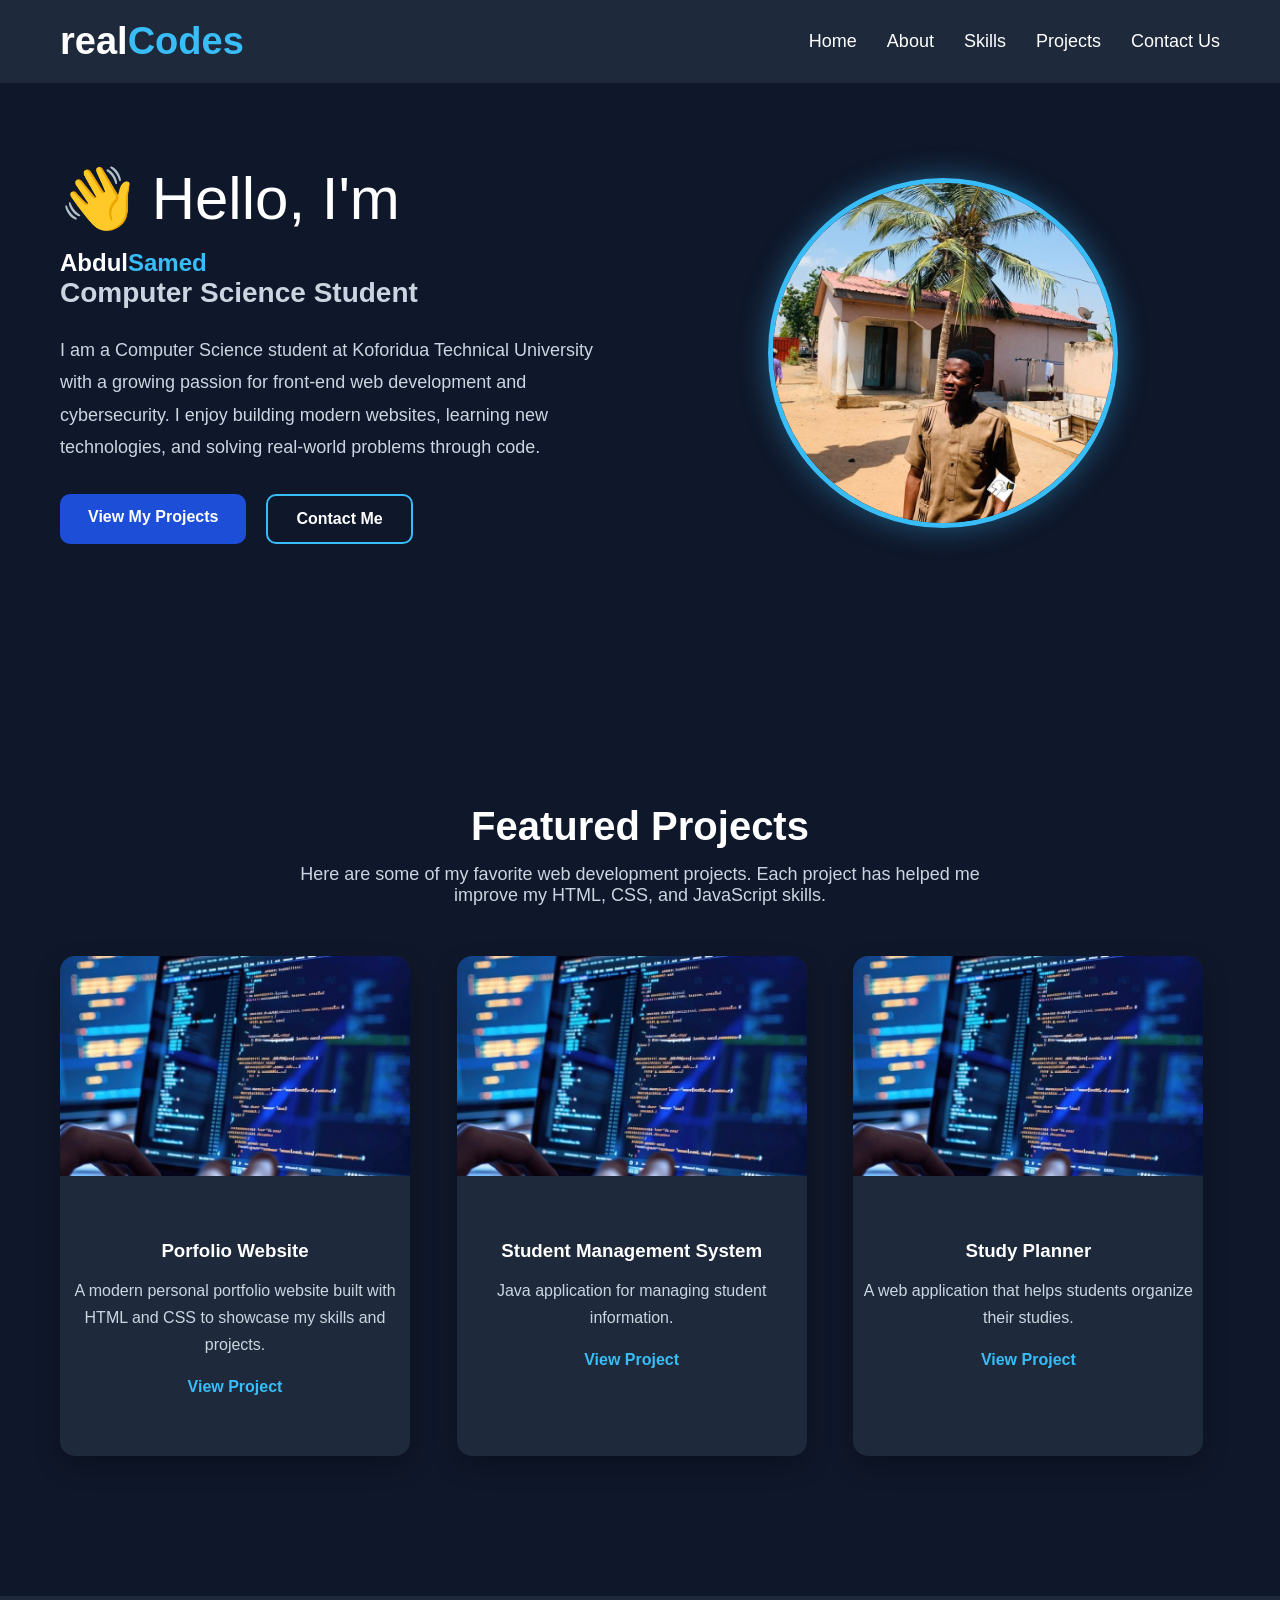
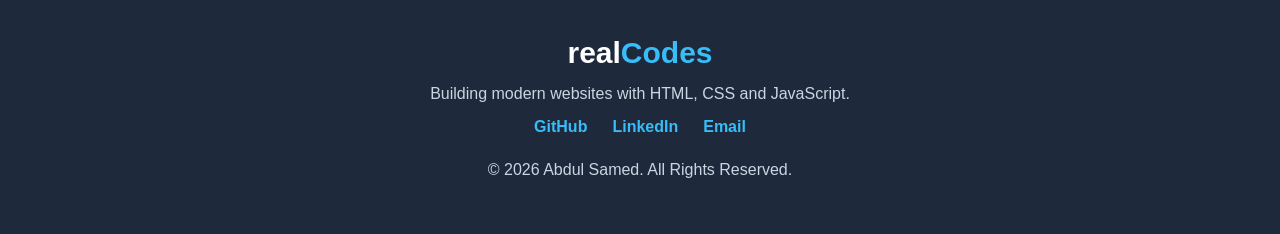
==== index.html @ bcb3d4fd "first commit" ====
<!DOCTYPE html>
<html lang="en">
<head>
    <meta charset="UTF-8">
    <meta name="viewport" content="width=device-width, initial-scale=1.0">
    <title>realCodes Porfolio</title>
    <link rel="stylesheet" href="style.css">
</head>
<body>
    <!-- I'm builiding a Navigation bar -->
     <nav class="navbar">
        <!-- logo goes to the left -->
         <div class="logo">real<span>Codes</span>
        </div>

         <!-- list of nav-items -->
          <ul class="nav-links">
            <li><a href="index.html">Home</a></li>
            <li><a href="about.html">About</a></li>
            <li><a href="skills.html">Skills</a></li>
            <li><a href="projects.html">Projects</a></li>
            <li><a href="contact.html">Contact Us</a></li>
          </ul>
     </nav>
    
     <section class="hero">
      <div class="hero-text">
        <p class="greeting">👋 Hello, I'm</p>
        <h1>Abdul<span>Samed</span></h1>
        <h2>Computer Science Student</h2>

        <p class="intro">I am a Computer Science student at Koforidua Technical University with a growing passion for front-end web development and cybersecurity. I enjoy building modern websites, learning new technologies, and solving real-world problems through code.
</p>
     

       <div class="hero-buttons">
        <a href="projects.html" class="btn">View My Projects</a>
        <a href="contact.html" class="btn-secondary">Contact Me</a>
        </div>
        </div>
      

      <div class="hero-image">
        <img src="realabdul.jpeg" alt="Abdul Samed">
      </div> 
     </section>

     <section class="featured-projects">
      <h2>Featured Projects</h2>

      <p class="section-description">
         Here are some of my favorite web development projects. Each project has helped me improve my HTML, CSS, and JavaScript skills.
      </p>
      
      <div class="projects-grid">

        <!-- Project Card 1 -->
         <article class="project-card">

          <img src="GCP Consulting services.jpg" alt="Porfolio Website">

          <div class="project-content">

            <h3>Porfolio Website</h3>

            <p>
               A modern personal portfolio website built with HTML and CSS to showcase my skills and projects.
                </p>
              
                <a href="" class="project-btn">View Project</a>

          </div>
         </article>

          <!-- Project Card 2 -->
          <article class="project-card">

          <img src="GCP Consulting services.jpg" alt="Student Managemnet System">

          <div class="project-content">

            <h3>Student Management System</h3>

            <p>
               Java application for managing student information.
                </p>
              
                <a href="" class="project-btn">View Project</a>

          </div>
         </article>

          <!-- Project Card 3 -->
          <article class="project-card">

          <img src="GCP Consulting services.jpg" alt="Study Planner">

          <div class="project-content">

            <h3>Study Planner</h3>

            <p>
               A web application that helps students organize their studies.
                </p>
              
                <a href="" class="project-btn">View Project</a>

          </div>
         </article>
         </div>
     </section>
     
     <footer class="footer">

    <div class="footer-content">

        <h3>real<span>Codes</span></h3>

        <p>
            Building modern websites with HTML, CSS and JavaScript.
        </p>

        <div class="social-links">
            <a href="#">GitHub</a>
            <a href="#">LinkedIn</a>
            <a href="#">Email</a>
        </div>

        <p class="copyright">
            © 2026 Abdul Samed. All Rights Reserved.
        </p>

    </div>

</footer>
     
</body>
</html>
---- style.css ----
/* Global Reset */
*{
    margin: 0;
    padding: 0;
    box-sizing: border-box;
    font-family: 'Segoe UI', Tahoma, Geneva, Verdana, sans-serif;
}

body{
    background-color: #0F172A;
    color: white;
}
.navbar{
    display: flex;
    justify-content: space-between;
    align-items: center;
    padding: 20px 60px;
    background-color: #1E293B;
    position: sticky;
    top: 0;
}
.logo{
    font-size: 38px;
    font-weight: bold;
    color:  white;
    cursor: pointer;
}
.logo span{
    color:  #38BDF8;
}
.nav-links{
    display: flex;
    list-style: none;
    gap: 30px;
}
.nav-links a{
    text-decoration: none;
    color: white;
    font-size: 18px;
    font-weight: 500;
    transition: color 0.3s ease;
}
.nav-links a:hover{
    color:  #38BDF8;
}
.hero{
    display: flex;
    justify-content: space-between;
    align-items: center;
    padding: 80px 60px;
    gap: 50px;
    margin-bottom: 100px;
}
.hero-text{
    flex: 1;
}
.greeting{
    font-size: 60px;
    margin-bottom: 15px;
}
.hero-text h1 span{
    margin-bottom: 20px;
    color:  #38BDF8;
}
.hero-text h2{
    font-size: 28px;
    color: #CBD5E1;
    margin-bottom: 25px;
}
.intro{
    font-size: 18px;
    line-height: 1.8;
    color: #CBD5E1;
    margin-bottom: 30px;
}
.hero-buttons{
    margin-top: 30px;
    display: flex;
    gap: 20px;
}
.btn{
    background-color: #1D4ED8;
    color: white;
    text-decoration: none;
    display: inline-block;
    padding: 14px 28px;
    border-radius: 10px;
    font-weight: bold;
    transition: 0.3s ease;
    cursor: pointer;
    
}

.btn:hover{
    background-color: #1D4ED8;
    transform: translateY(-3px);
}
.btn-secondary{
    background-color: transparent;
    color: white;
    text-decoration: none;
    padding: 14px 28px;
    border: 2px solid #38BDF8;
    border-radius: 10px;
    font-weight: bold;
    transition: 0.3s ease;
}
.btn-secondary:hover{
    background-color: #38BDF8;
    color: #0F172A;
    transform: translateY(-3px);
}
.hero-image{
    flex: 1;
    display: flex;
    justify-content: center;
}
.hero-image img{
    width: 350px;
    height: 350px;
    border-radius: 50%;
    object-fit: cover;
    border: 5px solid #38BDF8;
    box-shadow:0 0 30px rgba(56, 189, 248, .4);
}
.featured-projects{
    padding: 80px 60px;
    text-align: center;
}
.featured-projects h2{
    font-size: 40px;
    color: white;
    margin-bottom: 15px;
}
.section-description{
    color: #CBD5E1;
    font-size: 18px;
    max-width: 700px;
    margin: auto;
    margin-bottom: 50px;
}
.projects-grid{
    display: grid;
    grid-template-columns: repeat(auto-fit, minmax(300px,1fr));
    gap: 30px;
}
.project-card{
    background-color: #1E293B;
    border-radius: 15px;
    overflow: hidden;
    transition: 0.3s ease;
    max-width: 350px;
    box-shadow: 0 10px 25px rgba(0,0,0,.25);
    transition: transform 0.3s ease, box-shadow 0.3s ease;
}
.project-card img{
    border-radius: 15px 15px 0 0;
    width: 100%;
    height: 220px;
    object-fit: cover;
}
.project-card:hover{
    transform: translateY(-10px);
     box-shadow: 0 15px 35px rgba(0,0,0,.3);
}

.project-content{
    padding: 60px 0;
}
.project-content h3{
    color: white;
    margin-bottom: 15px;
}
.project-content p{
    color: #CBD5E1;
    line-height: 1.7;
    margin-bottom: 20px;
}
.project-btn{
    text-decoration: none;
    color:#38BDF8;
    font-weight: bold;
}
.project-btn:hover{
    color: white;
}

.about{
    display: flex;
    justify-content: space-between;
    align-items: center;
    gap: 60px;
    padding: 100px 10%;
    background-color: #0F172A;
}
.about-image img{
    width: 350px;
    border-radius: 20px;
    border: 4px solid #38BDF8;
}
.about-content h1{
    color: white;
    font-size: 45px;
    margin-bottom: 20px;
}
.about-content p{
    color: #CBD5E1;
    line-height: 1.8;
    margin-bottom: 20px;
    font-size: 18px;
}

.skills{
    padding: 100px 10%;
    text-align: center;
}
.skills-container{
    display: grid;
    grid-template-columns: repeat(3,1fr);
    gap: 30px;
    margin-top: 50px;   
}
.skill-card{
    background: #1E293B;
    padding: 30px;
    border-radius: 15px;
    transition: .3s;
}
.skill-card:hover{

    transform:translateY(-10px);

    box-shadow:0 10px 25px rgba(0,0,0,.3);

}
.skill-card h2{

    color:#38BDF8;

    margin-bottom:15px;

}
.skill-card p{

    color:#CBD5E1;

    line-height:1.6;

}
.status{
    display: inline-block;
    padding: 6px 12px;
    border-radius: 20px;
    font-size: 14px;
    font-weight: bold;
    margin: 10px 0;
}
.completed{
        background-color: #22C55E;
    color: white;

}
.progress{
        background-color: #F59E0B;
    color: white;

}
.coming-soon{
        background-color: #64748B;
    color: white;
}

.contact{
    padding: 100px 10%;
}
.contact h1{
    text-align: center;
    font-size: 40px;
    margin-bottom: 20px;
}
.contact-text{
    text-align: center;
    color: #CBD5E1;
    margin-bottom: 50px;
}
.contact-container{
    display: grid;
    grid-template-columns: 1fr 2fr;
    gap: 40px;
}
.contact-info{
     background: #1E293B;
    padding: 30px;
    border-radius: 15px;
}
.contact-info h2{
    color: #38BDF8;
    margin-bottom: 20px;
}
.contact-info p{
    margin-bottom: 15px;
    color: #CBD5E1;
}
.contact-form{
    display: flex;
    flex-direction: column;
}
.contact-form input,
.contact-form textarea{
    padding: 15px;
    margin-bottom: 20px;
    border: none;
    border-radius: 10px;
    font-size: 16px;
}

.footer{
    background-color: #1E293B;
    text-align: center;
    padding: 40px 20px;
    margin-top: 60px;
}

.footer-content h3{
    font-size: 30px;
    color: white;
}

.footer-content span{
    color: #38BDF8;
}

.footer-content p{
    color: #CBD5E1;
    margin: 15px 0;
}

.social-links{
    display: flex;
    justify-content: center;
    gap: 25px;
    margin-bottom: 25px;
}

.social-links a{
    text-decoration: none;
    color: #38BDF8;
    font-weight: bold;
    transition: 0.3s;
}

.social-links a:hover{
    color: white;
}

@media (max-width:768px){

    .navbar{
        flex-direction: column;
        gap: 20px;
    }

    .nav-links{
        flex-direction: column;
        align-items: center;
    }

}
@media (max-width:768px){

    .hero{
        flex-direction: column;
        text-align: center;
    }

    .hero-image{
        margin-top: 30px;
    }

}
@media (max-width:768px){

    .contact-container{
        grid-template-columns:1fr;
    }

}
@media (max-width:768px){

    .about-container{
        flex-direction: column;
        text-align: center;
    }

}
html{
    scroll-behavior:smooth;
}
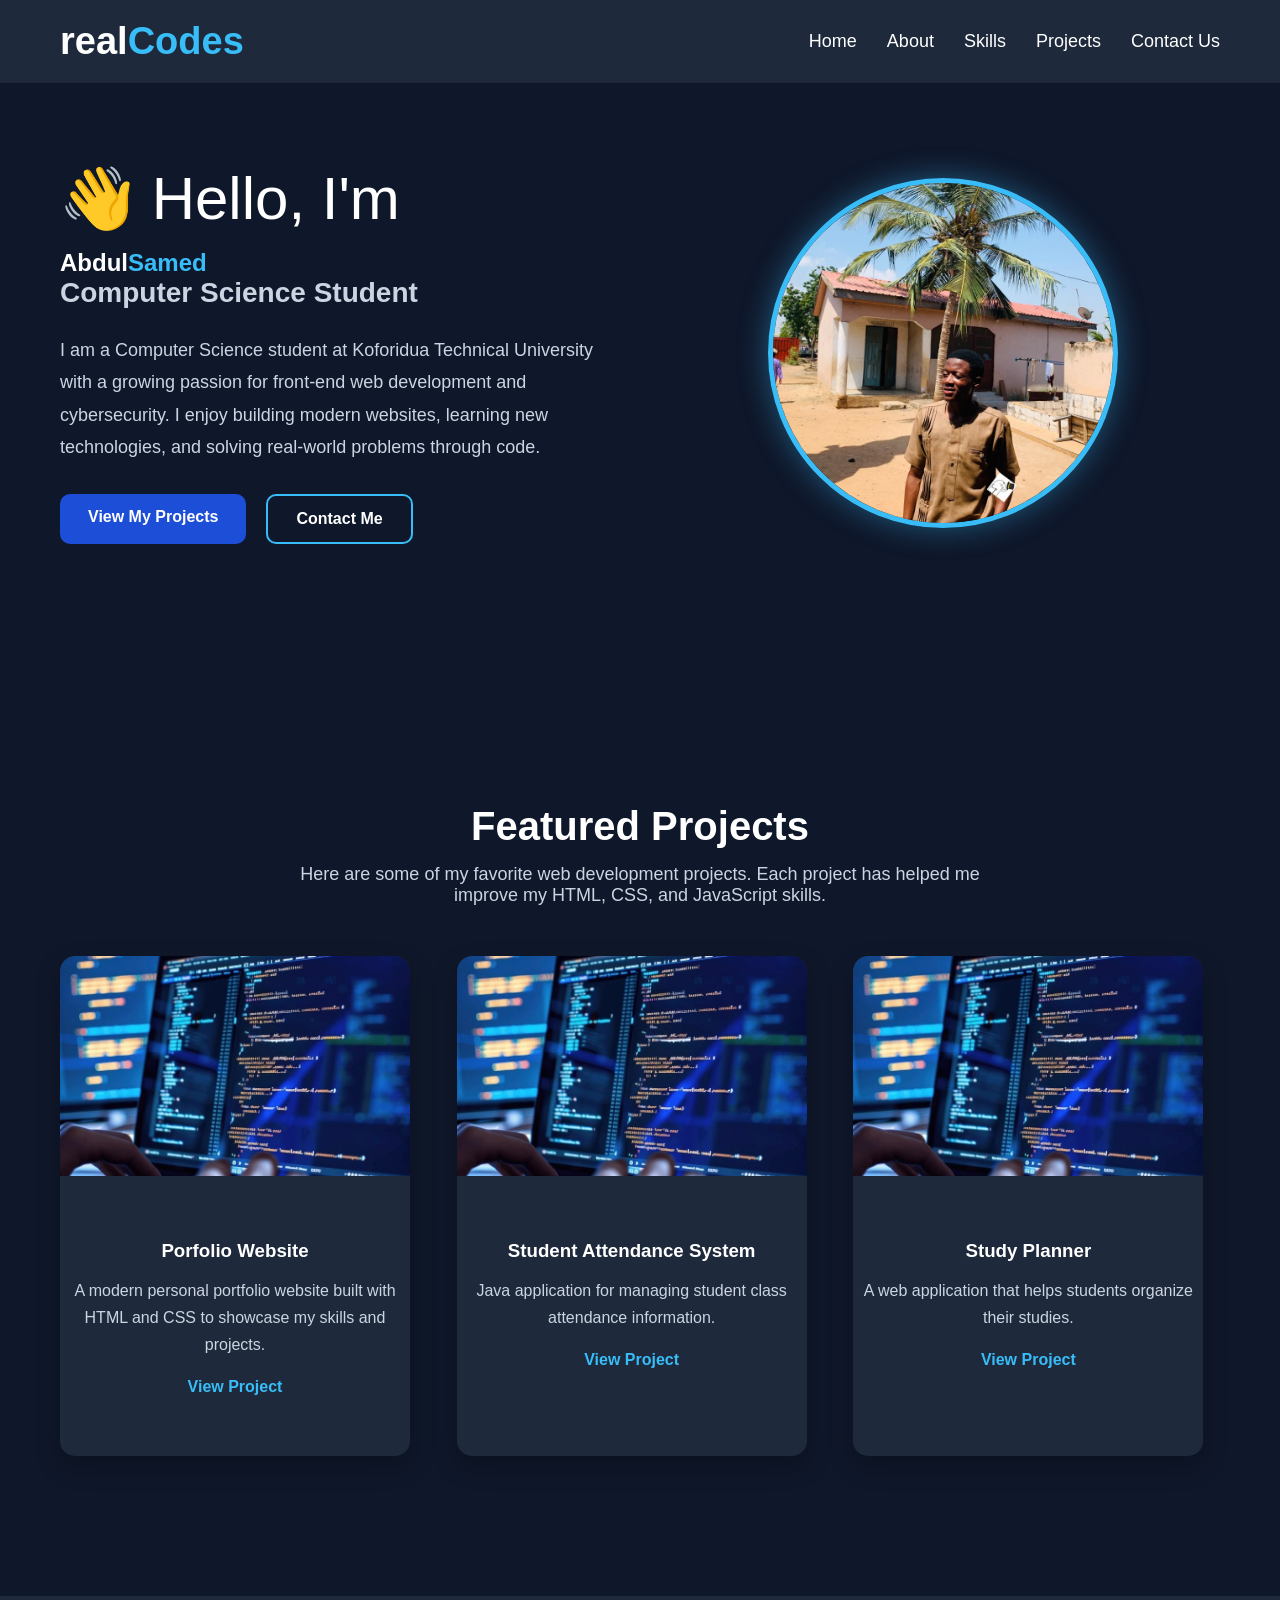
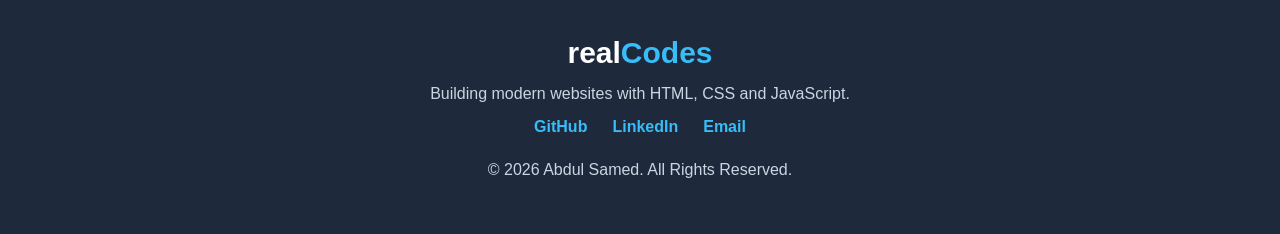
==== commit ec788627: "updated changes" ====
--- a/index.html
+++ b/index.html
@@ -57,7 +57,7 @@
         <!-- Project Card 1 -->
          <article class="project-card">
 
-          <img src="GCP Consulting services.jpg" alt="Porfolio Website">
+          <img src="IMG_1.jpg" alt="Porfolio Website">
 
           <div class="project-content">
 
@@ -75,14 +75,14 @@
           <!-- Project Card 2 -->
           <article class="project-card">
 
-          <img src="GCP Consulting services.jpg" alt="Student Managemnet System">
+          <img src="IMG_1.jpg" alt="Student Managemnet System">
 
           <div class="project-content">
 
-            <h3>Student Management System</h3>
+            <h3>Student Attendance System</h3>
 
             <p>
-               Java application for managing student information.
+               Java application for managing student class attendance information.
                 </p>
               
                 <a href="" class="project-btn">View Project</a>
@@ -93,7 +93,7 @@
           <!-- Project Card 3 -->
           <article class="project-card">
 
-          <img src="GCP Consulting services.jpg" alt="Study Planner">
+          <img src="IMG_1.jpg" alt="Study Planner">
 
           <div class="project-content">
 
